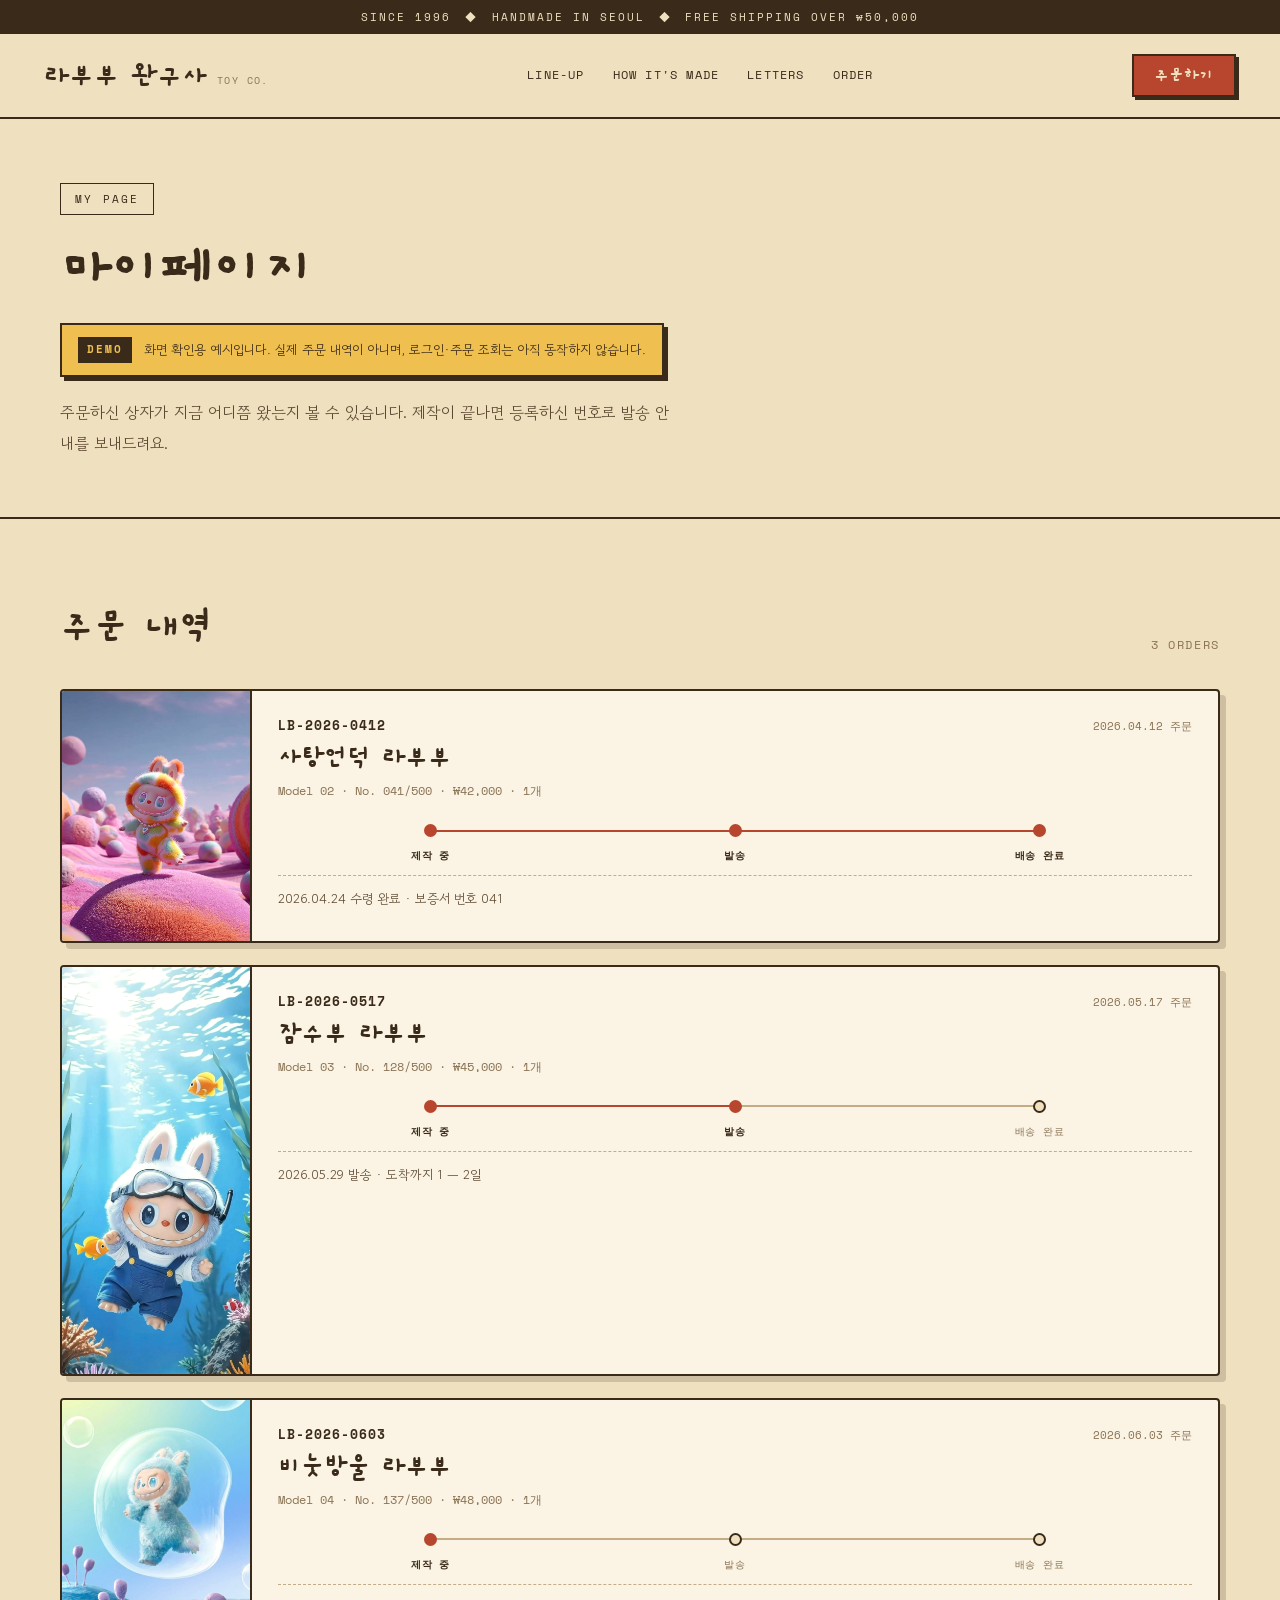
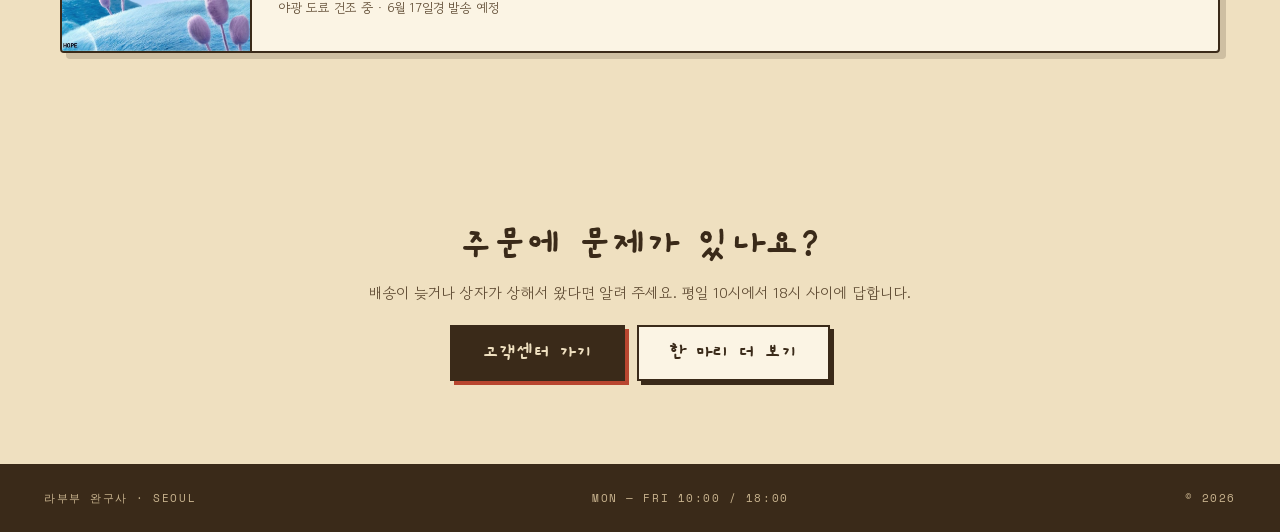
==== account.html @ 5c2733f1 "CLAUDE.md: Node/Playwright MCP 사용 가능하도록 환경 설명 갱신" ====
<!DOCTYPE html>
<html lang="ko">
<head>
<meta charset="utf-8">
<meta name="viewport" content="width=device-width, initial-scale=1">
<title>마이페이지 — 라부부 완구사</title>
<meta name="description" content="라부부 완구사 마이페이지. 주문 조회와 배송 상태를 확인합니다. (데모 화면)">
<meta name="robots" content="noindex">
<meta property="og:title" content="마이페이지 — 라부부 완구사">
<meta property="og:description" content="주문 조회와 배송 상태 확인. 데모 화면입니다.">
<meta property="og:type" content="website">
<link rel="preconnect" href="https://fonts.googleapis.com">
<link rel="preconnect" href="https://fonts.gstatic.com" crossorigin>
<link href="https://fonts.googleapis.com/css2?family=Gaegu:wght@400;700&family=Gowun+Dodum&family=Space+Mono:wght@400;700&family=Courier+Prime:wght@400;700&display=swap" rel="stylesheet">
<link rel="stylesheet" href="styles.css">
</head>
<body>

<a class="skip-link" href="#main">본문으로 건너뛰기</a>

<div class="page">

  <!-- ── Ticker ───────────────── index.html과 동일하게 유지 ── -->
  <div class="ticker">
    <span>Since 1996</span><span aria-hidden="true">◆</span>
    <span>Handmade in Seoul</span><span aria-hidden="true">◆</span>
    <span>Free shipping over ₩50,000</span>
  </div>

  <!-- ── Nav ───────── 서브페이지: 앵커 앞에 index.html 을 붙인다 ── -->
  <nav class="nav">
    <a class="brand" href="index.html">
      <span class="brand__name">라부부 완구사</span>
      <span class="brand__sub">TOY CO.</span>
    </a>
    <div class="nav__links">
      <a href="index.html#lineup">Line-up</a>
      <a href="index.html#howmade">How it's made</a>
      <a href="index.html#letters">Letters</a>
      <a href="index.html#order">Order</a>
    </div>
    <a class="btn btn--stamp nav__cta" href="index.html#order">주문하기</a>
  </nav>

  <!-- ── Page head ────────────────────────────────────────── -->
  <section class="pagehead">
    <div class="wrap pagehead__inner">
      <span class="eyebrow">My page</span>
      <h1>마이페이지</h1>

      <!-- 데모 배지: 아래 주문은 전부 HTML에 박힌 더미다.
           표시가 없으면 실제 조회 결과로 오해할 수 있어 필수 항목으로 둔다. -->
      <p class="demo-badge">
        <span class="demo-badge__tag">DEMO</span>
        <span>화면 확인용 예시입니다. 실제 주문 내역이 아니며, 로그인·주문 조회는 아직 동작하지 않습니다.</span>
      </p>

      <p class="lede">주문하신 상자가 지금 어디쯤 왔는지 볼 수 있습니다. 제작이 끝나면 등록하신 번호로 발송 안내를 보내드려요.</p>
    </div>
  </section>

  <!-- ── 주문 내역 ────────────────────────────────────────── -->
  <section class="section" id="main">
    <div class="wrap">

      <div class="section__head">
        <h2>주문 내역</h2>
        <span class="meta">3 ORDERS</span>
      </div>

      <div class="orders">

        <article class="order">
          <img class="order__thumb" src="uploads/labubu-rainbow.jpeg" alt="사탕언덕 라부부" width="736" height="977" loading="lazy">
          <div class="order__body">
            <div class="order__top">
              <span class="order__no">LB-2026-0412</span>
              <span class="order__date">2026.04.12 주문</span>
            </div>
            <h3 class="order__name">사탕언덕 라부부</h3>
            <p class="order__meta">Model 02 · No. 041/500 · ₩42,000 · 1개</p>
            <ol class="track" data-state="3">
              <li>제작 중</li>
              <li>발송</li>
              <li>배송 완료</li>
            </ol>
            <p class="order__note">2026.04.24 수령 완료 · 보증서 번호 041</p>
          </div>
        </article>

        <article class="order">
          <img class="order__thumb" src="uploads/labubu-white.jpeg" alt="잠수부 라부부" width="736" height="1594" loading="lazy">
          <div class="order__body">
            <div class="order__top">
              <span class="order__no">LB-2026-0517</span>
              <span class="order__date">2026.05.17 주문</span>
            </div>
            <h3 class="order__name">잠수부 라부부</h3>
            <p class="order__meta">Model 03 · No. 128/500 · ₩45,000 · 1개</p>
            <ol class="track" data-state="2">
              <li>제작 중</li>
              <li>발송</li>
              <li>배송 완료</li>
            </ol>
            <p class="order__note">2026.05.29 발송 · 도착까지 1 — 2일</p>
          </div>
        </article>

        <article class="order">
          <img class="order__thumb" src="uploads/labubu-blue.jpeg" alt="비눗방울 라부부" width="736" height="981" loading="lazy">
          <div class="order__body">
            <div class="order__top">
              <span class="order__no">LB-2026-0603</span>
              <span class="order__date">2026.06.03 주문</span>
            </div>
            <h3 class="order__name">비눗방울 라부부</h3>
            <p class="order__meta">Model 04 · No. 137/500 · ₩48,000 · 1개</p>
            <ol class="track" data-state="1">
              <li>제작 중</li>
              <li>발송</li>
              <li>배송 완료</li>
            </ol>
            <p class="order__note">야광 도료 건조 중 · 6월 17일경 발송 예정</p>
          </div>
        </article>

      </div>

      <!-- 주문이 없을 때 쓰는 화면. 실제 데이터가 붙으면 조건부로 노출한다. -->
      <div class="orders__empty" hidden>
        <p class="orders__empty-title">아직 주문이 없어요</p>
        <p class="orders__empty-desc">네 마리 중 마음에 드는 아이를 골라 보세요.</p>
        <a class="btn btn--ink" href="index.html#lineup">라인업 보기</a>
      </div>

    </div>
  </section>

  <!-- ── 하단 CTA ─────────────────────────────────────────── -->
  <section class="section">
    <div class="wrap endcta">
      <h2>주문에 문제가 있나요?</h2>
      <p>배송이 늦거나 상자가 상해서 왔다면 알려 주세요. 평일 10시에서 18시 사이에 답합니다.</p>
      <div class="endcta__actions">
        <a class="btn btn--ink" href="support.html">고객센터 가기</a>
        <a class="btn btn--card" href="index.html#lineup">한 마리 더 보기</a>
      </div>
    </div>
  </section>

  <!-- ── Footer ─────────────── index.html과 동일하게 유지 ─── -->
  <footer class="footer">
    <span>라부부 완구사 · Seoul</span>
    <span>Mon — Fri 10:00 / 18:00</span>
    <span>© 2026</span>
  </footer>

</div>
</body>
</html>
---- styles.css ----
/* ============================================================
   라부부 완구사 — Toy Package landing
   Design tokens resolved from the .dc source placeholders.
   ============================================================ */

:root {
  /* palette */
  --paper: #EFE0C0;
  --card: #FBF4E4;
  --ink: #3A2A19;
  --stamp: #B8462F;
  --stamp-dark: #8D3221;
  --accent: #EFC050;

  --text-mid: #5E4A32;   /* body copy on paper */
  --text-soft: #8A7355;  /* captions, meta */
  --rule: #C4AC85;       /* hairline rules on cards */
  --light-soft: #C9B48F; /* meta on ink */
  --light-mid: #D8C9AC;  /* body copy on ink */
  --light: #FBF4E4;      /* text on ink */

  /* structure */
  --bw: 2px;             /* outline weight */
  --radius: 4px;
  --sh: 6px;             /* hard drop-shadow offset */
  --img-h: 260px;        /* product image height */
  --img-filter: sepia(0.12) saturate(1.02) contrast(1.02);
  --rule-style: dashed;

  /* rhythm — fluid between mobile and the 1440px design width */
  --gutter: clamp(20px, 4vw, 44px);
  --sec-pad: clamp(52px, 6.5vw, 84px);
  --h1: clamp(38px, 5.4vw, 62px);
  --h2: clamp(30px, 3.2vw, 42px);

  /* type */
  --head: 'Gaegu', 'Gowun Dodum', sans-serif;
  --mono: 'Space Mono', 'Courier Prime', ui-monospace, monospace;
  --body: 'Gowun Dodum', 'Apple SD Gothic Neo', sans-serif;
}

/* ── Reset ────────────────────────────────────────────────── */

*, *::before, *::after { box-sizing: border-box; }

body {
  margin: 0;
  background: var(--paper);
  color: var(--ink);
  font-family: var(--body);
  -webkit-font-smoothing: antialiased;
  overflow-x: hidden;
}

h1, h2, h3, p, blockquote, figure, ol, ul { margin: 0; }
ol, ul { padding: 0; list-style: none; }
img { display: block; max-width: 100%; }

a { color: var(--stamp); text-decoration: none; }
a:hover { color: var(--stamp-dark); }

html { scroll-behavior: smooth; }
:focus-visible { outline: 3px solid var(--stamp); outline-offset: 3px; }

.skip-link {
  position: absolute; left: -9999px;
  padding: 10px 18px; background: var(--ink); color: var(--paper);
  font-family: var(--mono); font-size: 12px; z-index: 10;
}
.skip-link:focus { left: 12px; top: 12px; color: var(--paper); }

/* 화면에는 안 보이지만 스크린리더는 읽는 텍스트 */
.visually-hidden {
  position: absolute; width: 1px; height: 1px;
  margin: -1px; padding: 0; border: 0;
  clip-path: inset(50%); overflow: hidden; white-space: nowrap;
}

.page { width: 100%; background: var(--paper); }

.wrap { max-width: 1160px; margin: 0 auto; }
.wrap--narrow { max-width: 1060px; }

/* ── Ticker ───────────────────────────────────────────────── */

.ticker {
  display: flex; align-items: center; justify-content: center;
  flex-wrap: wrap; gap: 14px; padding: 9px var(--gutter);
  background: var(--ink); color: var(--paper);
  font-family: var(--mono); font-size: 11px;
  letter-spacing: 0.18em; text-transform: uppercase;
  text-align: center;
}

/* ── Nav ──────────────────────────────────────────────────── */

.nav {
  display: flex; align-items: center; justify-content: space-between;
  flex-wrap: wrap; gap: 16px;
  padding: 20px var(--gutter);
  border-bottom: var(--bw) solid var(--ink);
}

.brand { display: flex; align-items: baseline; gap: 10px; color: var(--ink); }
.brand:hover { color: var(--ink); }
.brand__name { font-family: var(--head); font-weight: 700; font-size: 30px; line-height: 1; }
.brand__sub { font-family: var(--mono); font-size: 10px; letter-spacing: 0.14em; color: var(--text-soft); }

.nav__links {
  display: flex; flex-wrap: wrap; gap: 28px;
  font-family: var(--mono); font-size: 12px;
  letter-spacing: 0.1em; text-transform: uppercase;
}
.nav__links a { color: var(--ink); padding-bottom: 2px; border-bottom: 1.5px solid transparent; }
.nav__links a:hover { color: var(--ink); border-bottom-color: var(--stamp); }

/* ── Buttons ──────────────────────────────────────────────── */

.btn {
  display: inline-block;
  font-family: var(--head); font-weight: 700;
  border: var(--bw) solid var(--ink);
  transition: transform 0.12s ease, box-shadow 0.12s ease;
}

.btn--stamp {
  font-size: 18px; padding: 8px 20px;
  color: var(--paper); background: var(--stamp);
  box-shadow: 3px 3px 0 var(--ink);
}
.btn--stamp:hover { color: var(--paper); transform: translate(1px, 1px); box-shadow: 2px 2px 0 var(--ink); }

.btn--ink {
  font-size: 21px; padding: 13px 30px;
  color: var(--paper); background: var(--ink);
  box-shadow: 4px 4px 0 var(--stamp);
}
.btn--ink:hover { color: var(--paper); transform: translate(2px, 2px); box-shadow: 2px 2px 0 var(--stamp); }

.btn--card {
  font-size: 21px; padding: 13px 30px;
  color: var(--ink); background: var(--card);
  box-shadow: 4px 4px 0 var(--ink);
}
.btn--card:hover { color: var(--ink); transform: translate(2px, 2px); box-shadow: 2px 2px 0 var(--ink); }

/* ── Shared bits ──────────────────────────────────────────── */

.eyebrow {
  font-family: var(--mono); font-size: 11px;
  letter-spacing: 0.2em; text-transform: uppercase;
  border: 1.5px solid var(--ink); padding: 7px 14px;
}
.eyebrow--light {
  border: 0; padding: 0;
  letter-spacing: 0.22em; color: var(--light-soft);
}

.meta {
  font-family: var(--mono); font-size: 12px;
  letter-spacing: 0.14em; color: var(--text-soft);
}

.section { padding: var(--sec-pad) var(--gutter); }
.section--rule { border-bottom: var(--bw) solid var(--ink); }

.section__head {
  display: flex; align-items: flex-end; justify-content: space-between;
  gap: 24px; flex-wrap: wrap; padding-bottom: 36px;
}
.section__head--center {
  flex-direction: column; align-items: center; text-align: center;
  gap: 10px; padding-bottom: 44px;
}
.section__head--center p { font-size: 15px; color: var(--text-mid); }
.section__head h2, .section__title {
  font-family: var(--head); font-weight: 700; font-size: var(--h2);
}
.section__title { margin-bottom: 36px; }

.grid { display: grid; gap: 22px; }
.grid--4 { grid-template-columns: repeat(4, 1fr); }
.grid--3 { grid-template-columns: repeat(3, 1fr); }
.grid--stretch { align-items: stretch; }

/* ── Hero ─────────────────────────────────────────────────── */

.hero {
  position: relative;
  padding: 66px var(--gutter) 74px;
  border-bottom: var(--bw) solid var(--ink);
}
.hero__inner {
  max-width: 1160px; margin: 0 auto;
  display: grid; grid-template-columns: 1fr 0.92fr;
  gap: 52px; align-items: center;
}
.hero__copy { display: flex; flex-direction: column; align-items: flex-start; gap: 22px; }
.hero__copy h1 { font-family: var(--head); font-weight: 700; font-size: var(--h1); line-height: 1.08; }

.lede {
  font-size: 16px; line-height: 1.95; color: var(--text-mid);
  max-width: 430px; text-wrap: pretty;
}

.hero__actions { display: flex; gap: 12px; flex-wrap: wrap; padding-top: 6px; }

.hero__stats {
  display: flex; flex-wrap: wrap; gap: 26px; padding-top: 16px;
  font-family: var(--mono); font-size: 12px; color: var(--text-soft);
}

.hero__media { position: relative; }

.plate {
  border: var(--bw) solid var(--ink); padding: 14px;
  background: var(--card); box-shadow: 10px 10px 0 rgba(58, 42, 25, 0.16);
}
.plate img { width: 100%; height: 500px; object-fit: cover; filter: var(--img-filter); }
.plate figcaption {
  display: flex; align-items: center; justify-content: space-between;
  gap: 12px; padding-top: 12px;
  font-family: var(--mono); font-size: 11px;
  letter-spacing: 0.12em; text-transform: uppercase;
}

.badge {
  position: absolute; top: -22px; right: -22px;
  display: flex; flex-direction: column; align-items: center; justify-content: center;
  width: 108px; height: 108px; border-radius: 50%;
  border: 2.5px dashed var(--stamp); color: var(--stamp);
  background: var(--paper); text-align: center;
  animation: wob 6s ease-in-out infinite;
}
.badge__ko { font-family: var(--head); font-weight: 700; font-size: 26px; line-height: 1; }
.badge__en { font-family: var(--mono); font-size: 9px; letter-spacing: 0.14em; }

@keyframes wob {
  0%, 100% { transform: rotate(-2.5deg); }
  50%      { transform: rotate(2.5deg); }
}

/* ── Product cards ────────────────────────────────────────── */

.product {
  display: flex; flex-direction: column;
  background: var(--card);
  border: var(--bw) solid var(--ink); border-radius: var(--radius);
  box-shadow: var(--sh) var(--sh) 0 rgba(58, 42, 25, 0.2);
  transition: transform 0.14s ease, box-shadow 0.14s ease;
}
.product:hover {
  transform: translate(-2px, -2px);
  box-shadow: 8px 8px 0 rgba(58, 42, 25, 0.24);
}

.product__media { position: relative; border-bottom: var(--bw) solid var(--ink); }
.product__media img { width: 100%; height: var(--img-h); object-fit: cover; filter: var(--img-filter); }

.tag {
  position: absolute; top: 10px; left: 10px;
  font-family: var(--mono); font-size: 10px; letter-spacing: 0.12em;
  background: var(--paper); border: 1.5px solid var(--ink); padding: 4px 9px;
}

.product__body { display: flex; flex-direction: column; gap: 9px; padding: 20px 18px 22px; flex: 1; }
.product__body h3 { font-family: var(--head); font-weight: 700; font-size: 26px; line-height: 1.1; }
.product__body p { font-size: 13px; line-height: 1.8; color: var(--text-mid); }

.product__foot {
  display: flex; align-items: center; justify-content: space-between;
  gap: 12px; margin-top: auto; padding-top: 8px;
  border-top: 1.5px var(--rule-style) var(--rule);
}
.price { font-family: var(--mono); font-size: 14px; font-weight: 700; }
.add { font-family: var(--head); font-weight: 700; font-size: 17px; color: var(--stamp); }

/* ── Workshop (inverted) ──────────────────────────────────── */

.workshop {
  background: var(--ink); color: var(--paper);
  border-bottom: var(--bw) solid var(--ink);
}
.workshop__inner {
  display: grid; grid-template-columns: 1.1fr 1fr;
  gap: 52px; align-items: center;
}
.workshop__media { border: 2px solid var(--paper); padding: 12px; }
.workshop__media img { width: 100%; height: 380px; object-fit: cover; filter: sepia(0.18) saturate(0.85); }

.workshop__copy { display: flex; flex-direction: column; gap: 20px; }
.workshop__copy h2 { font-family: var(--head); font-weight: 700; font-size: var(--h2); line-height: 1.15; }
.workshop__copy p {
  font-size: 15px; line-height: 1.95; color: var(--light-mid);
  max-width: 420px; text-wrap: pretty;
}
.steps {
  display: flex; flex-direction: column; gap: 10px; padding-top: 4px;
  font-family: var(--mono); font-size: 13px; color: var(--paper);
}

/* ── Letters ──────────────────────────────────────────────── */

.letter {
  display: flex; flex-direction: column; gap: 14px;
  background: var(--card);
  border: var(--bw) solid var(--ink); border-radius: var(--radius);
  padding: 26px 24px;
  box-shadow: var(--sh) var(--sh) 0 rgba(58, 42, 25, 0.18);
}
.letter__head { display: flex; align-items: center; justify-content: space-between; gap: 12px; }
.stars { font-family: var(--mono); font-size: 13px; color: var(--stamp); }
.date { font-family: var(--mono); font-size: 10px; color: var(--text-soft); }

.letter blockquote {
  font-family: var(--head); font-size: 21px; line-height: 1.6;
  text-wrap: pretty; flex: 1;
}
.letter figcaption {
  font-family: var(--mono); font-size: 11px; letter-spacing: 0.1em;
  color: var(--text-soft); padding-top: 6px;
  border-top: 1.5px var(--rule-style) var(--rule);
}

/* ── Horizontal marquee (받은 편지들) ─────────────────────────
   카드(.letter) 디자인은 그대로 두고, 배치만 무한 가로 스크롤로 바꾼다.
   폭만 지정하는 이유: 그리드와 달리 flex 줄에서는 카드가 스스로 폭을 못 정한다.
   372px = 기존 3열 그리드에서 카드가 갖던 폭이라 겉보기는 동일하다. */

.bleed { margin-inline: calc(-1 * var(--gutter)); }

.scroller {
  --letter-w: 372px;
  --letter-gap: 22px;
  --scroll-duration: 64s;

  position: relative;
  overflow: hidden;
  padding-block: 6px 18px;          /* 하드 셰도우가 잘리지 않도록 */
  -webkit-mask-image: linear-gradient(to right, transparent, #000 7%, #000 93%, transparent);
          mask-image: linear-gradient(to right, transparent, #000 7%, #000 93%, transparent);
}

.scroller__track {
  display: flex;
  align-items: stretch;
  gap: var(--letter-gap);
  width: max-content;
  padding-left: var(--gutter);
}

.scroller__track[data-ready] {
  animation: scroll-letters var(--scroll-duration) linear infinite;
}

/* 읽는 동안 멈춤 — 흐르는 본문은 정지 없이는 읽기 어렵다 */
.scroller:hover  .scroller__track[data-ready],
.scroller:focus-within .scroller__track[data-ready] { animation-play-state: paused; }

.scroller .letter { flex: 0 0 var(--letter-w); width: var(--letter-w); }

/* 한 세트(카드 3장 + 간격 3개)만큼 밀면 복제본이 정확히 그 자리를 잇는다 */
@keyframes scroll-letters {
  from { transform: translateX(0); }
  to   { transform: translateX(calc(-3 * (var(--letter-w) + var(--letter-gap)))); }
}

/* ── Order plans ──────────────────────────────────────────── */

.plan {
  display: flex; flex-direction: column; gap: 16px;
  background: var(--card);
  border: var(--bw) solid var(--ink); border-radius: var(--radius);
  padding: 30px 26px;
  box-shadow: var(--sh) var(--sh) 0 rgba(58, 42, 25, 0.18);
}
.plan__label {
  font-family: var(--mono); font-size: 11px;
  letter-spacing: 0.2em; text-transform: uppercase; color: var(--text-soft);
}
.plan__price { font-family: var(--head); font-weight: 700; font-size: 42px; line-height: 1; }
.plan__list {
  display: flex; flex-direction: column; gap: 9px;
  font-size: 14px; color: var(--text-mid);
  padding-top: 4px; border-top: 1.5px var(--rule-style) var(--rule);
}
.plan__list li::before { content: '· '; }

.plan__cta {
  margin-top: auto; text-align: center;
  font-family: var(--head); font-weight: 700; font-size: 20px;
  color: var(--ink); border: var(--bw) solid var(--ink); padding: 11px;
  transition: background 0.12s ease;
}
.plan__cta:hover { color: var(--ink); background: var(--paper); }

/* featured */
.plan--featured {
  position: relative;
  background: var(--stamp); color: var(--light);
  border-radius: 0;
  box-shadow: 7px 7px 0 var(--ink);
  padding: 34px 26px 30px;
}
.plan__flag {
  position: absolute; top: -14px; left: 26px;
  font-family: var(--head); font-weight: 700; font-size: 16px;
  color: var(--ink); background: var(--accent);
  border: var(--bw) solid var(--ink); padding: 3px 12px;
}
.plan--featured .plan__label { color: inherit; opacity: 0.8; }
.plan--featured .plan__list {
  color: inherit;
  border-top-color: rgba(251, 244, 228, 0.5);
}
.plan--featured .plan__cta { background: var(--light); }
.plan--featured .plan__cta:hover { background: var(--accent); }

/* ── Helpdesk band (index) ────────────────────────────────── */

.helpdesk {
  padding: var(--sec-pad) var(--gutter);
  border-top: var(--bw) solid var(--ink);
}

.helpdesk__grid { display: grid; grid-template-columns: 1fr 1fr; gap: 22px; }

.helpdesk__card {
  display: grid;
  grid-template-columns: 62px 1fr;
  gap: 4px 20px;
  align-content: start;
  padding: 28px 26px;
  background: var(--card);
  color: var(--ink);
  border: var(--bw) solid var(--ink);
  border-radius: var(--radius);
  box-shadow: var(--sh) var(--sh) 0 rgba(58, 42, 25, 0.18);
  transition: transform 0.14s ease, box-shadow 0.14s ease;
}
.helpdesk__card:hover {
  color: var(--ink);
  transform: translate(-2px, -2px);
  box-shadow: 8px 8px 0 rgba(58, 42, 25, 0.24);
}

.helpdesk__icon {
  grid-row: 1 / -1;
  align-self: start;
  display: grid;
  place-items: center;
  width: 62px; height: 62px;
  border: var(--bw) solid var(--ink);
  border-radius: 50%;
  background: var(--paper);
}
.helpdesk__icon svg { width: 28px; height: 28px; }

.helpdesk__title { font-family: var(--head); font-weight: 700; font-size: 30px; line-height: 1.1; }
.helpdesk__desc  { font-size: 14px; line-height: 1.7; color: var(--text-mid); }
.helpdesk__go {
  padding-top: 12px;
  font-family: var(--mono); font-size: 12px;
  letter-spacing: 0.14em; text-transform: uppercase; color: var(--stamp);
}
.helpdesk__card:hover .helpdesk__go { color: var(--stamp-dark); }

/* ── Sub-page head (support / account) ────────────────────── */

.pagehead {
  padding: clamp(44px, 5vw, 66px) var(--gutter) clamp(40px, 4.6vw, 58px);
  border-bottom: var(--bw) solid var(--ink);
}
.pagehead__inner { display: flex; flex-direction: column; align-items: flex-start; gap: 20px; }
.pagehead h1 { font-family: var(--head); font-weight: 700; font-size: var(--h1); line-height: 1.1; }
.pagehead .lede { max-width: 620px; }

/* 자리표시자·초안임을 밝히는 각주 */
.note {
  margin-top: 26px;
  font-family: var(--mono); font-size: 11px; line-height: 1.8;
  letter-spacing: 0.04em; color: var(--text-soft);
}

/* 마지막 섹션의 마무리 CTA */
.endcta { display: flex; flex-direction: column; align-items: center; gap: 12px; text-align: center; }
.endcta h2 { font-family: var(--head); font-weight: 700; font-size: var(--h2); }
.endcta p { font-size: 15px; color: var(--text-mid); }
.endcta__actions { display: flex; flex-wrap: wrap; justify-content: center; gap: 12px; padding-top: 10px; }

/* ── Support page ─────────────────────────────────────────── */

.contact {
  display: flex; flex-direction: column; gap: 10px;
  background: var(--card);
  border: var(--bw) solid var(--ink); border-radius: var(--radius);
  padding: 24px 22px;
  box-shadow: var(--sh) var(--sh) 0 rgba(58, 42, 25, 0.18);
}
.contact__label {
  font-family: var(--mono); font-size: 11px;
  letter-spacing: 0.2em; text-transform: uppercase; color: var(--text-soft);
}
.contact__value {
  font-family: var(--head); font-weight: 700; font-size: 27px;
  line-height: 1.15; color: var(--ink); word-break: break-all;
}
a.contact__value:hover { color: var(--stamp); }
.contact__note {
  font-size: 13px; line-height: 1.7; color: var(--text-mid);
  padding-top: 6px; border-top: 1.5px var(--rule-style) var(--rule);
}

.policy {
  display: flex; flex-direction: column; gap: 12px;
  background: var(--card);
  border: var(--bw) solid var(--ink); border-radius: var(--radius);
  padding: 26px 24px;
  box-shadow: var(--sh) var(--sh) 0 rgba(58, 42, 25, 0.18);
}
.policy__no {
  font-family: var(--mono); font-size: 12px;
  letter-spacing: 0.2em; color: var(--stamp);
}
.policy h3 { font-family: var(--head); font-weight: 700; font-size: 27px; line-height: 1.1; }
.policy__list {
  display: flex; flex-direction: column; gap: 10px;
  font-size: 14px; line-height: 1.7; color: var(--text-mid);
  padding-top: 12px; border-top: 1.5px var(--rule-style) var(--rule);
}
.policy__list li { padding-left: 14px; text-indent: -14px; }
.policy__list li::before { content: '· '; }
.policy__list b { color: var(--ink); }

/* FAQ — <details>/<summary> 네이티브 아코디언 (JS 없음) */
.faq { display: flex; flex-direction: column; gap: 14px; }

.faq__item {
  background: var(--card);
  border: var(--bw) solid var(--ink); border-radius: var(--radius);
  box-shadow: var(--sh) var(--sh) 0 rgba(58, 42, 25, 0.18);
}

.faq__item summary {
  display: flex; align-items: center; justify-content: space-between; gap: 16px;
  padding: 20px 22px;
  font-family: var(--head); font-weight: 700; font-size: 23px; line-height: 1.3;
  cursor: pointer;
  list-style: none;                 /* 기본 삼각형 제거 */
}
.faq__item summary::-webkit-details-marker { display: none; }

/* +/− 표시는 ::after 로 그린다 — 별도 마크업이 필요 없다 */
.faq__item summary::after {
  content: '+';
  flex: 0 0 auto;
  font-family: var(--mono); font-size: 22px; line-height: 1; color: var(--stamp);
  transition: transform 0.15s ease;
}
.faq__item[open] summary::after { content: '−'; }
.faq__item summary:hover { color: var(--stamp); }

.faq__body {
  padding: 0 22px 22px;
  font-size: 15px; line-height: 1.95; color: var(--text-mid);
  text-wrap: pretty;
}
.faq__body > p { border-top: 1.5px var(--rule-style) var(--rule); padding-top: 16px; }

/* ── Account page ─────────────────────────────────────────── */

/* 더미 데이터임을 밝히는 배지 — 장식이 아니라 오해 방지용이다 */
.demo-badge {
  display: flex; align-items: center; gap: 12px; flex-wrap: wrap;
  padding: 12px 16px;
  background: var(--accent);
  border: var(--bw) solid var(--ink);
  box-shadow: 4px 4px 0 var(--ink);
  font-size: 13px; line-height: 1.6; color: var(--ink);
  max-width: 640px;
}
.demo-badge__tag {
  flex: 0 0 auto;
  font-family: var(--mono); font-weight: 700; font-size: 11px;
  letter-spacing: 0.18em;
  background: var(--ink); color: var(--accent);
  padding: 4px 9px;
}

.orders { display: flex; flex-direction: column; gap: 22px; }

.order {
  display: grid; grid-template-columns: 190px 1fr;
  background: var(--card);
  border: var(--bw) solid var(--ink); border-radius: var(--radius);
  box-shadow: var(--sh) var(--sh) 0 rgba(58, 42, 25, 0.18);
  overflow: hidden;
}
.order__thumb {
  width: 100%; height: 100%; min-height: 200px;
  object-fit: cover; filter: var(--img-filter);
  border-right: var(--bw) solid var(--ink);
}
.order__body { display: flex; flex-direction: column; gap: 8px; padding: 24px 26px 26px; }

.order__top { display: flex; align-items: baseline; justify-content: space-between; gap: 16px; flex-wrap: wrap; }
.order__no { font-family: var(--mono); font-size: 13px; font-weight: 700; letter-spacing: 0.08em; }
.order__date { font-family: var(--mono); font-size: 11px; color: var(--text-soft); }
.order__name { font-family: var(--head); font-weight: 700; font-size: 28px; line-height: 1.1; }
.order__meta { font-family: var(--mono); font-size: 12px; color: var(--text-soft); }
.order__note {
  font-size: 13px; line-height: 1.7; color: var(--text-mid);
  padding-top: 12px; border-top: 1.5px var(--rule-style) var(--rule);
}

/* 배송 상태 3단계 — data-state 로 어디까지 왔는지 표시한다 */
.track { display: flex; margin: 16px 0 4px; }
.track li {
  flex: 1; position: relative; padding-top: 24px; text-align: center;
  font-family: var(--mono); font-size: 10px; letter-spacing: 0.08em;
  color: var(--text-soft);
}
.track li::before {                       /* 단계 점 */
  content: ''; position: absolute; top: 0; left: 50%; z-index: 1;
  width: 13px; height: 13px; margin-left: -6.5px;
  border: var(--bw) solid var(--ink); border-radius: 50%;
  background: var(--paper);
}
.track li::after {                        /* 다음 단계로 잇는 선 */
  content: ''; position: absolute; top: 5.5px; left: 50%;
  width: 100%; height: 2px; background: var(--rule);
}
.track li:last-child::after { display: none; }

/* 지나온 단계 */
.track[data-state="1"] li:nth-child(-n+1)::before,
.track[data-state="2"] li:nth-child(-n+2)::before,
.track[data-state="3"] li:nth-child(-n+3)::before { background: var(--stamp); border-color: var(--stamp); }

.track[data-state="1"] li:nth-child(-n+1),
.track[data-state="2"] li:nth-child(-n+2),
.track[data-state="3"] li:nth-child(-n+3) { color: var(--ink); font-weight: 700; }

/* 지나온 구간의 연결선 */
.track[data-state="2"] li:nth-child(-n+1)::after,
.track[data-state="3"] li:nth-child(-n+2)::after { background: var(--stamp); }

/* 주문 없음 */
.orders__empty {
  display: flex; flex-direction: column; align-items: center; gap: 10px;
  padding: 60px 26px;
  background: var(--card);
  border: var(--bw) dashed var(--ink); border-radius: var(--radius);
  text-align: center;
}
.orders__empty[hidden] { display: none; }
.orders__empty-title { font-family: var(--head); font-weight: 700; font-size: 28px; }
.orders__empty-desc { font-size: 14px; color: var(--text-mid); margin-bottom: 8px; }

/* ── Footer ───────────────────────────────────────────────── */

.footer {
  display: flex; align-items: center; justify-content: space-between;
  flex-wrap: wrap; gap: 20px;
  padding: 26px var(--gutter);
  background: var(--ink); color: var(--light-soft);
  font-family: var(--mono); font-size: 11px;
  letter-spacing: 0.14em; text-transform: uppercase;
}

/* ============================================================
   Responsive
   ============================================================ */

@media (max-width: 1080px) {
  .grid--4 { grid-template-columns: repeat(2, 1fr); }
  .hero__inner { gap: 40px; }
  .plate img { height: 420px; }
}

@media (max-width: 900px) {
  .nav { justify-content: center; text-align: center; }
  .nav__links { order: 3; width: 100%; justify-content: center; gap: 20px; }

  .hero { padding-top: 48px; padding-bottom: 58px; }
  .hero__inner { grid-template-columns: 1fr; gap: 56px; }
  .hero__media { max-width: 520px; width: 100%; margin: 0 auto; }
  .plate img { height: min(60vw, 460px); }

  .workshop__inner { grid-template-columns: 1fr; gap: 36px; }
  .workshop__media img { height: min(60vw, 380px); }
  .workshop__copy p { max-width: none; }

  .grid--3 { grid-template-columns: 1fr; }
  .plan--featured { margin-top: 8px; }

  .helpdesk__grid { grid-template-columns: 1fr; }

  .order { grid-template-columns: 1fr; }
  .order__thumb {
    height: min(46vw, 260px); min-height: 0;
    border-right: 0; border-bottom: var(--bw) solid var(--ink);
  }
}

@media (max-width: 560px) {
  .grid--4 { grid-template-columns: 1fr; }
  .scroller { --letter-w: 78vw; --letter-gap: 16px; --scroll-duration: 46s; }
  .product__media img { height: min(56vw, 300px); }

  .badge { width: 88px; height: 88px; top: -16px; right: -8px; }
  .badge__ko { font-size: 22px; }

  .hero__stats { gap: 12px; }
  .footer { justify-content: center; text-align: center; gap: 10px; }

  .helpdesk__card { grid-template-columns: 1fr; gap: 10px; padding: 24px 22px; }
  .helpdesk__icon { grid-row: auto; }
  .faq__item summary { font-size: 20px; padding: 18px; }
  .faq__body { padding: 0 18px 18px; }
  .order__body { padding: 20px 20px 22px; }
  .track li { font-size: 9px; }
}

/* ── Motion / print ───────────────────────────────────────── */

@media (prefers-reduced-motion: reduce) {
  html { scroll-behavior: auto; }
  .badge { animation: none; }
  *, *::before, *::after { transition-duration: 0.01ms !important; }

  /* 흐르지 않고, 손으로 밀어서 보는 줄이 된다 */
  .scroller { overflow-x: auto; }
  .scroller__track { animation: none !important; }
}

@media print {
  .ticker, .nav__cta, .badge { display: none; }
  .page { background: #fff; }
}
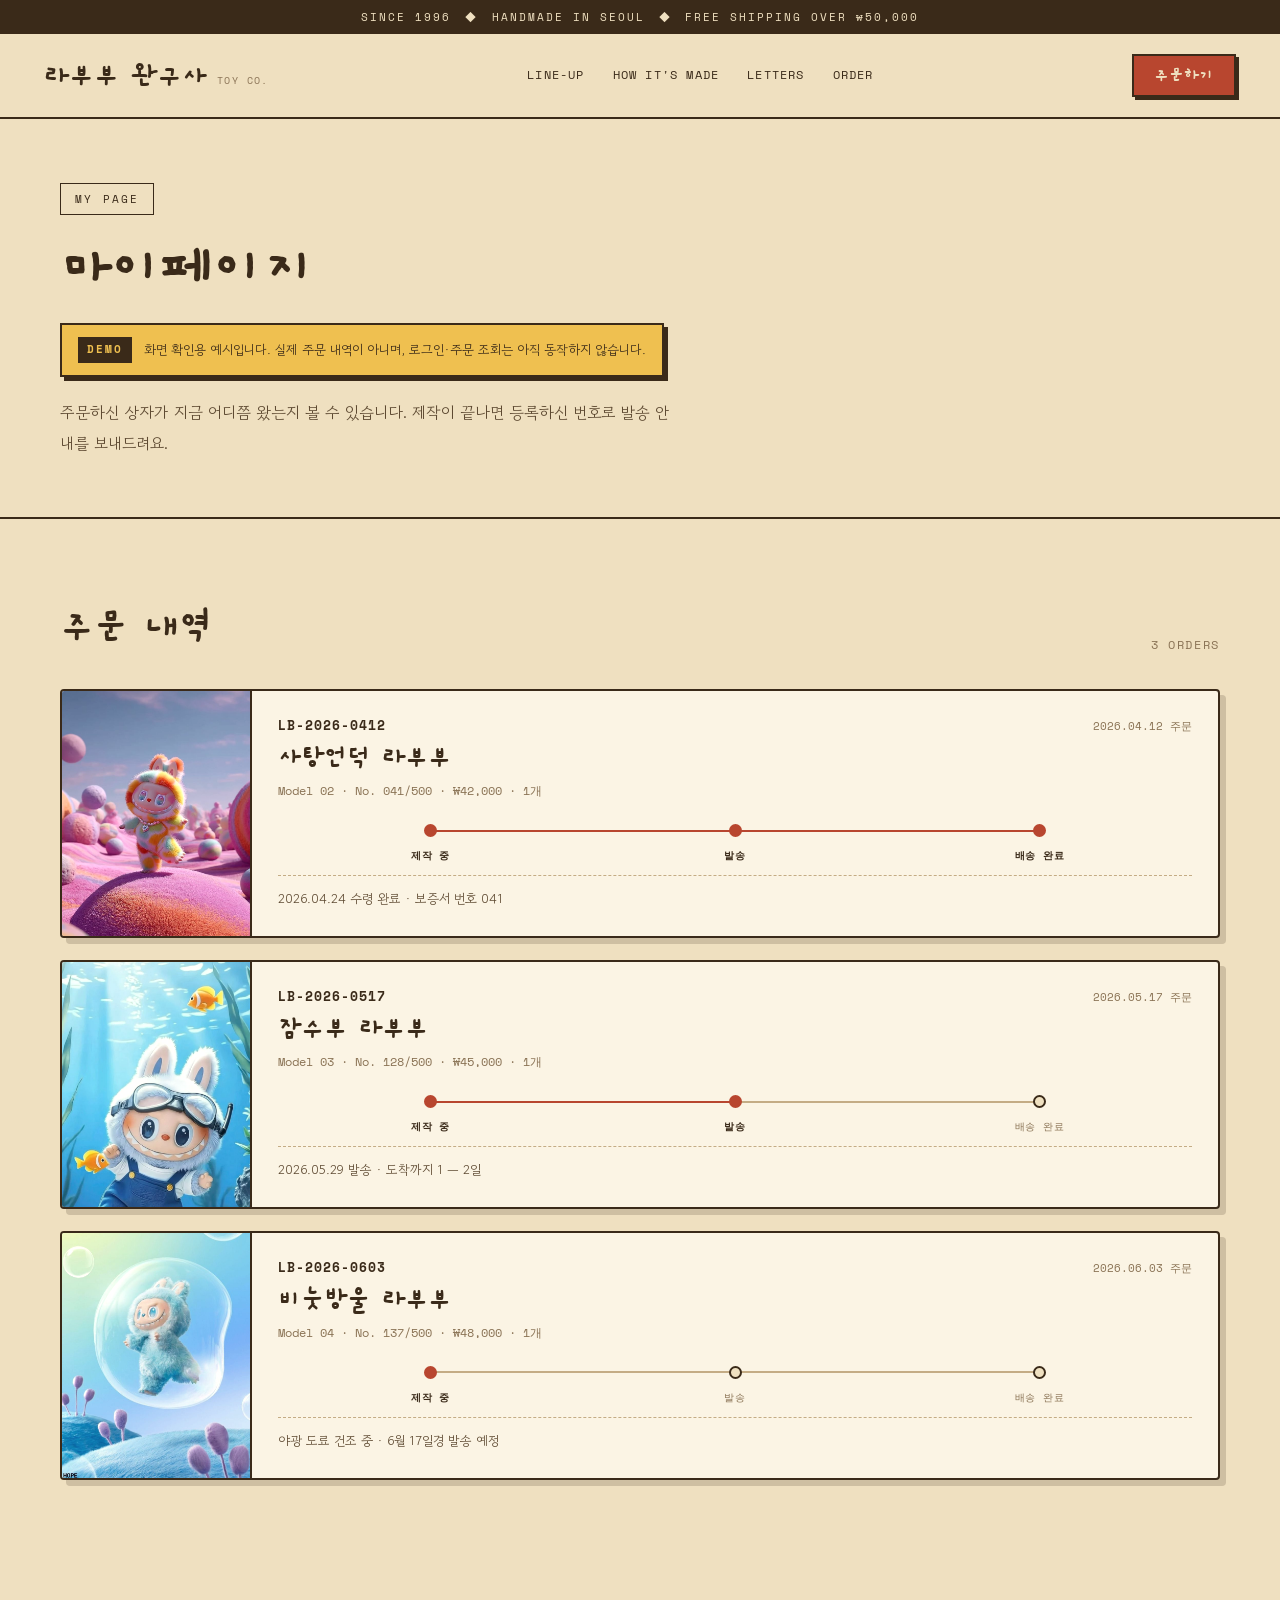
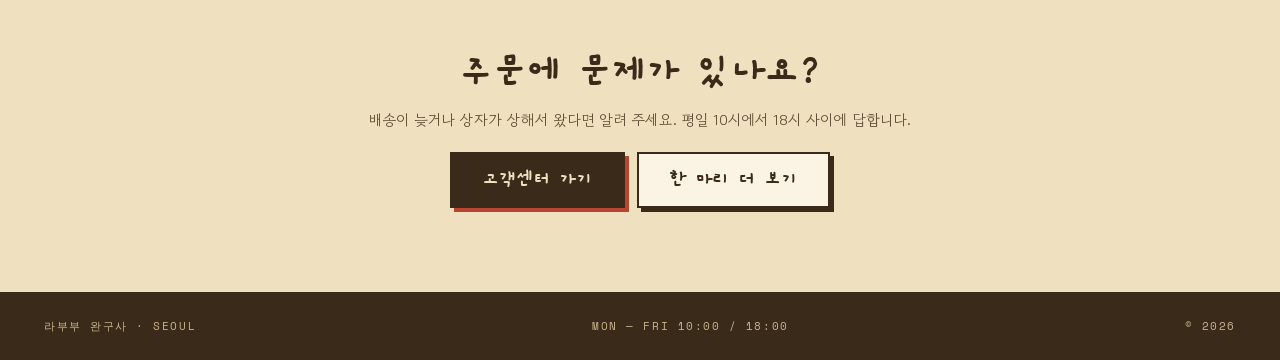
==== commit a876fff8: "고객센터·마이페이지 추가 홈 하단에 CTA 띠(고객센터/마이페이지)를 넣고 서브페이지 2개를 신설. support.html: 연락처, 배송/교환/환불, FAQ 5문항(details" ====
--- a/account.html
+++ b/account.html
@@ -71,7 +71,9 @@
       <div class="orders">
 
         <article class="order">
-          <img class="order__thumb" src="uploads/labubu-rainbow.jpeg" alt="사탕언덕 라부부" width="736" height="977" loading="lazy">
+          <div class="order__media">
+            <img src="uploads/labubu-rainbow.jpeg" alt="사탕언덕 라부부" loading="lazy">
+          </div>
           <div class="order__body">
             <div class="order__top">
               <span class="order__no">LB-2026-0412</span>
@@ -89,7 +91,9 @@
         </article>
 
         <article class="order">
-          <img class="order__thumb" src="uploads/labubu-white.jpeg" alt="잠수부 라부부" width="736" height="1594" loading="lazy">
+          <div class="order__media">
+            <img src="uploads/labubu-white.jpeg" alt="잠수부 라부부" loading="lazy">
+          </div>
           <div class="order__body">
             <div class="order__top">
               <span class="order__no">LB-2026-0517</span>
@@ -107,7 +111,9 @@
         </article>
 
         <article class="order">
-          <img class="order__thumb" src="uploads/labubu-blue.jpeg" alt="비눗방울 라부부" width="736" height="981" loading="lazy">
+          <div class="order__media">
+            <img src="uploads/labubu-blue.jpeg" alt="비눗방울 라부부" loading="lazy">
+          </div>
           <div class="order__body">
             <div class="order__top">
               <span class="order__no">LB-2026-0603</span>
--- a/styles.css
+++ b/styles.css
@@ -425,9 +425,12 @@
 
 .helpdesk__grid { display: grid; grid-template-columns: 1fr 1fr; gap: 22px; }
 
+/* 행을 명시적으로 선언한다. 암시적 그리드에서는 아이콘의 grid-row: 1 / -1 이
+   1행까지만 잡혀서 설명 텍스트가 62px 아이콘 열로 밀려 들어간다. */
 .helpdesk__card {
   display: grid;
   grid-template-columns: 62px 1fr;
+  grid-template-rows: auto auto auto;
   gap: 4px 20px;
   align-content: start;
   padding: 28px 26px;
@@ -445,7 +448,7 @@
 }
 
 .helpdesk__icon {
-  grid-row: 1 / -1;
+  grid-column: 1; grid-row: 1 / -1;
   align-self: start;
   display: grid;
   place-items: center;
@@ -456,9 +459,16 @@
 }
 .helpdesk__icon svg { width: 28px; height: 28px; }
 
-.helpdesk__title { font-family: var(--head); font-weight: 700; font-size: 30px; line-height: 1.1; }
-.helpdesk__desc  { font-size: 14px; line-height: 1.7; color: var(--text-mid); }
+.helpdesk__title {
+  grid-column: 2; grid-row: 1;
+  font-family: var(--head); font-weight: 700; font-size: 30px; line-height: 1.1;
+}
+.helpdesk__desc {
+  grid-column: 2; grid-row: 2;
+  font-size: 14px; line-height: 1.7; color: var(--text-mid);
+}
 .helpdesk__go {
+  grid-column: 2; grid-row: 3;
   padding-top: 12px;
   font-family: var(--mono); font-size: 12px;
   letter-spacing: 0.14em; text-transform: uppercase; color: var(--stamp);
@@ -596,10 +606,18 @@
   box-shadow: var(--sh) var(--sh) 0 rgba(58, 42, 25, 0.18);
   overflow: hidden;
 }
-.order__thumb {
-  width: 100%; height: 100%; min-height: 200px;
+/* 썸네일은 절대배치로 띄운다. 그리드 아이템으로 두면 세로로 긴 원본
+   (예: 736×1594)의 고유 비율이 행 높이를 밀어올려 카드마다 높이가 달라진다. */
+.order__media {
+  position: relative;
+  min-height: 200px;
+  border-right: var(--bw) solid var(--ink);
+  overflow: hidden;
+}
+.order__media img {
+  position: absolute; inset: 0;
+  width: 100%; height: 100%;
   object-fit: cover; filter: var(--img-filter);
-  border-right: var(--bw) solid var(--ink);
 }
 .order__body { display: flex; flex-direction: column; gap: 8px; padding: 24px 26px 26px; }
 
@@ -697,7 +715,7 @@
   .helpdesk__grid { grid-template-columns: 1fr; }
 
   .order { grid-template-columns: 1fr; }
-  .order__thumb {
+  .order__media {
     height: min(46vw, 260px); min-height: 0;
     border-right: 0; border-bottom: var(--bw) solid var(--ink);
   }
@@ -714,8 +732,13 @@
   .hero__stats { gap: 12px; }
   .footer { justify-content: center; text-align: center; gap: 10px; }
 
-  .helpdesk__card { grid-template-columns: 1fr; gap: 10px; padding: 24px 22px; }
-  .helpdesk__icon { grid-row: auto; }
+  .helpdesk__card {
+    grid-template-columns: 1fr; grid-template-rows: repeat(4, auto);
+    gap: 10px; padding: 24px 22px;
+  }
+  .helpdesk__icon, .helpdesk__title, .helpdesk__desc, .helpdesk__go {
+    grid-column: 1; grid-row: auto;
+  }
   .faq__item summary { font-size: 20px; padding: 18px; }
   .faq__body { padding: 0 18px 18px; }
   .order__body { padding: 20px 20px 22px; }
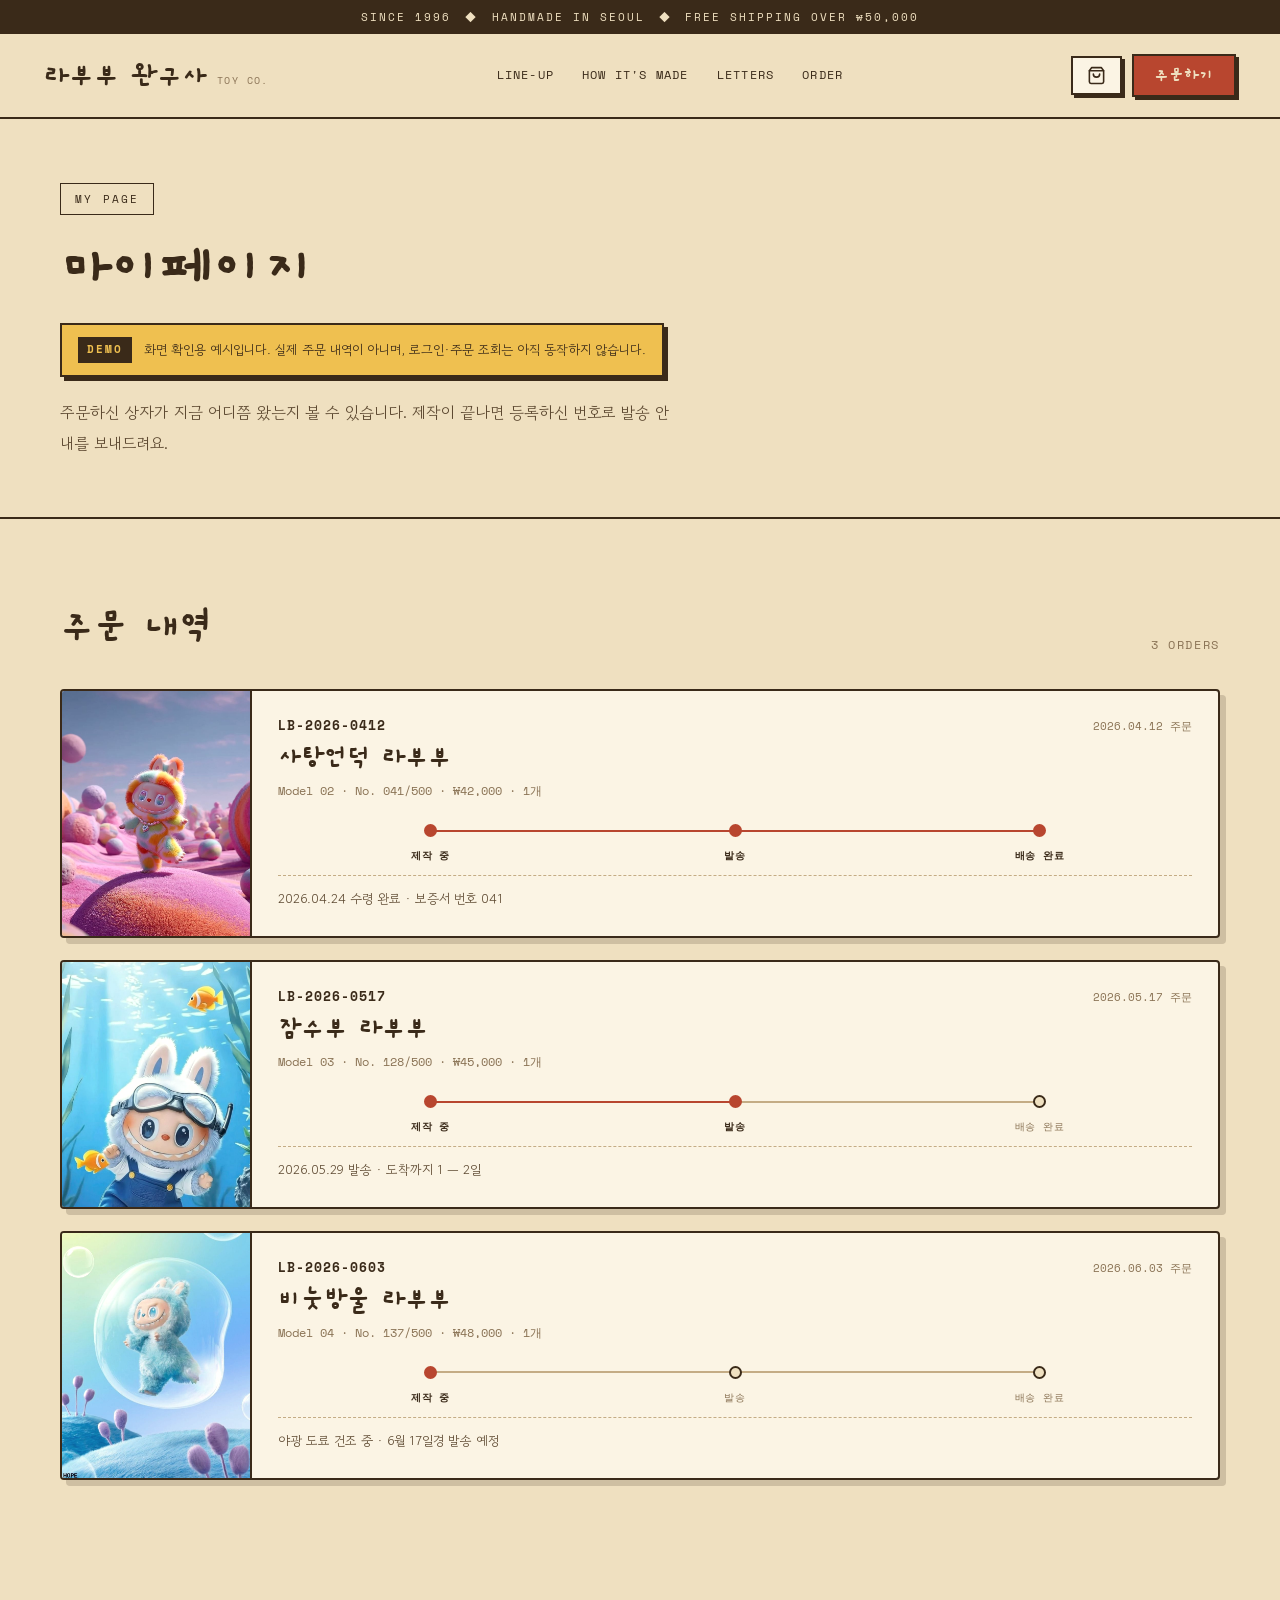
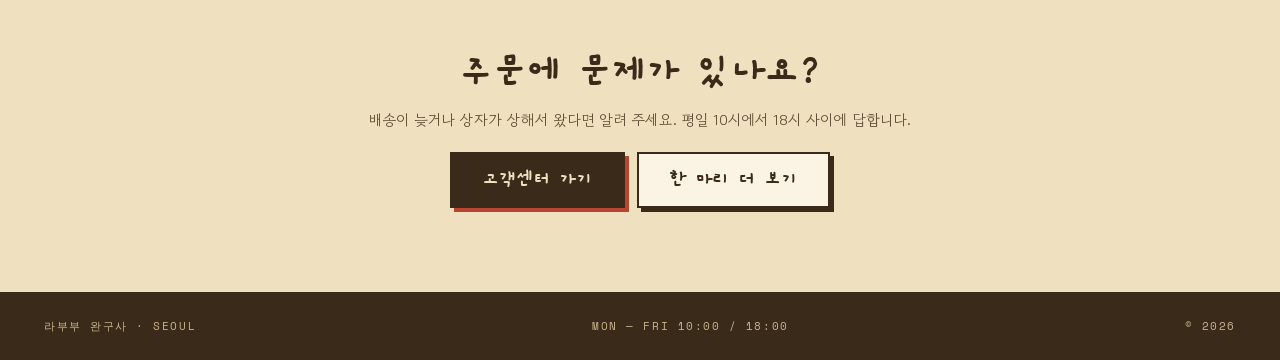
==== commit df95098a: "장바구니 추가: 옵션 모달 + 슬라이드 패널 + Supabase 동기화" ====
--- a/account.html
+++ b/account.html
@@ -13,6 +13,8 @@
 <link rel="preconnect" href="https://fonts.gstatic.com" crossorigin>
 <link href="https://fonts.googleapis.com/css2?family=Gaegu:wght@400;700&family=Gowun+Dodum&family=Space+Mono:wght@400;700&family=Courier+Prime:wght@400;700&display=swap" rel="stylesheet">
 <link rel="stylesheet" href="styles.css">
+<!-- JS가 살아 있을 때만 장바구니 버튼을 드러낸다 (styles.css의 .cart-btn 참고) -->
+<script>document.documentElement.classList.add('js');</script>
 </head>
 <body>
 
@@ -39,7 +41,22 @@
       <a href="index.html#letters">Letters</a>
       <a href="index.html#order">Order</a>
     </div>
-    <a class="btn btn--stamp nav__cta" href="index.html#order">주문하기</a>
+    <div class="nav__actions">
+      <!-- ── 장바구니 버튼 ─── 세 페이지 모두 동일하게 유지 ── -->
+      <button class="cart-btn" type="button" data-cart-open aria-haspopup="dialog" aria-label="장바구니 열기 (비어 있음)">
+        <span class="cart-btn__icon" aria-hidden="true">
+          <!-- lucide: shopping-bag -->
+          <svg viewBox="0 0 24 24" fill="none" stroke="currentColor" stroke-width="2"
+               stroke-linecap="round" stroke-linejoin="round">
+            <path d="M6 2 3 6v14a2 2 0 0 0 2 2h14a2 2 0 0 0 2-2V6l-3-4Z"></path>
+            <path d="M3 6h18"></path>
+            <path d="M16 10a4 4 0 0 1-8 0"></path>
+          </svg>
+        </span>
+        <span class="cart-btn__count" data-cart-count hidden>0</span>
+      </button>
+      <a class="btn btn--stamp nav__cta" href="index.html#order">주문하기</a>
+    </div>
   </nav>
 
   <!-- ── Page head ────────────────────────────────────────── -->
@@ -162,5 +179,7 @@
   </footer>
 
 </div>
+<script src="supabase-config.js"></script>
+<script src="cart.js"></script>
 </body>
 </html>
--- a/styles.css
+++ b/styles.css
@@ -113,6 +113,8 @@
 }
 .nav__links a { color: var(--ink); padding-bottom: 2px; border-bottom: 1.5px solid transparent; }
 .nav__links a:hover { color: var(--ink); border-bottom-color: var(--stamp); }
+
+.nav__actions { display: flex; align-items: center; gap: 10px; }
 
 /* ── Buttons ──────────────────────────────────────────────── */
 
@@ -675,6 +677,308 @@
 .orders__empty-title { font-family: var(--head); font-weight: 700; font-size: 28px; }
 .orders__empty-desc { font-size: 14px; color: var(--text-mid); margin-bottom: 8px; }
 
+/* ── Nav cart button ──────────────────────────────────────────
+   JS 없이는 열 수 없는 버튼이라 기본은 숨기고, <head>에서 붙는
+   .js 클래스가 있을 때만 드러낸다. 죽은 버튼을 보여주지 않기 위해서다. */
+
+.cart-btn { display: none; }
+
+.js .cart-btn {
+  position: relative;
+  display: inline-flex; align-items: center; gap: 8px;
+  padding: 8px 14px;
+  background: var(--card); color: var(--ink);
+  border: var(--bw) solid var(--ink);
+  box-shadow: 3px 3px 0 var(--ink);
+  font-family: var(--mono); font-size: 11px; letter-spacing: 0.14em;
+  cursor: pointer;
+  transition: transform 0.12s ease, box-shadow 0.12s ease;
+}
+.cart-btn:hover { transform: translate(1px, 1px); box-shadow: 2px 2px 0 var(--ink); }
+.cart-btn svg { display: block; width: 19px; height: 19px; }
+
+.cart-btn__count {
+  min-width: 21px; padding: 2px 5px;
+  background: var(--stamp); color: var(--paper);
+  border-radius: 999px;
+  font-family: var(--mono); font-size: 11px; font-weight: 700;
+  line-height: 1.4; text-align: center;
+}
+.cart-btn__count[hidden] { display: none; }
+
+/* ── Option modal (주문서) ───────────────────────────────────── */
+
+.opt, .cart {
+  padding: 0; border: 0; background: transparent;
+  color: var(--ink);
+  max-width: none; max-height: none;
+}
+.opt::backdrop, .cart::backdrop { background: rgba(58, 42, 25, 0.55); }
+
+.opt {
+  width: min(560px, calc(100% - 2 * var(--gutter)));
+  margin: auto;
+}
+.opt__box {
+  display: flex; flex-direction: column; gap: 20px;
+  max-height: min(86vh, 780px); overflow-y: auto;
+  padding: 26px 26px 24px;
+  background: var(--card);
+  border: var(--bw) solid var(--ink); border-radius: var(--radius);
+  box-shadow: var(--sh) var(--sh) 0 var(--ink);
+  transform: translateY(10px);
+  opacity: 0;
+  transition: transform 0.2s ease, opacity 0.2s ease;
+}
+.opt.is-open .opt__box { transform: none; opacity: 1; }
+
+.opt__head { display: flex; align-items: flex-start; justify-content: space-between; gap: 16px; }
+.opt__titles { display: flex; flex-direction: column; gap: 6px; }
+.opt__label {
+  font-family: var(--mono); font-size: 11px;
+  letter-spacing: 0.2em; text-transform: uppercase; color: var(--text-soft);
+}
+.opt__title { font-family: var(--head); font-weight: 700; font-size: 32px; line-height: 1; }
+
+.opt__x, .cart__x {
+  flex: 0 0 auto;
+  width: 36px; height: 36px;
+  display: grid; place-items: center;
+  background: var(--paper); color: var(--ink);
+  border: var(--bw) solid var(--ink);
+  font-family: var(--mono); font-size: 20px; line-height: 1;
+  cursor: pointer;
+}
+.opt__x:hover, .cart__x:hover { background: var(--accent); }
+
+.opt__field { margin: 0; padding: 0; border: 0; }
+.opt__legend {
+  display: flex; align-items: baseline; justify-content: space-between;
+  gap: 12px; width: 100%; padding: 0 0 12px;
+  font-family: var(--mono); font-size: 11px;
+  letter-spacing: 0.16em; text-transform: uppercase; color: var(--text-soft);
+}
+.opt__count { font-weight: 700; color: var(--stamp); }
+.opt__count.is-done { color: var(--text-soft); }
+.opt__hint { padding-top: 10px; font-size: 13px; line-height: 1.7; color: var(--text-mid); }
+
+/* 모델 고르기 — 진짜 체크박스를 숨기고 카드를 라벨로 쓴다.
+   키보드 조작과 스크린리더 읽기가 브라우저 기본으로 따라온다. */
+.picker { display: grid; grid-template-columns: repeat(4, 1fr); gap: 10px; }
+
+.picker__item {
+  display: flex; flex-direction: column; gap: 4px;
+  padding: 8px;
+  background: var(--paper);
+  border: var(--bw) solid var(--ink); border-radius: var(--radius);
+  cursor: pointer;
+  transition: background 0.12s ease;
+}
+.picker__item:hover { background: var(--card); }
+.picker__input { position: absolute; opacity: 0; width: 0; height: 0; }
+.picker__input:focus-visible ~ .picker__media { outline: 3px solid var(--stamp); outline-offset: 2px; }
+
+.picker__media { position: relative; overflow: hidden; border: 1.5px solid var(--ink); }
+.picker__media img { width: 100%; height: 78px; object-fit: cover; filter: var(--img-filter); }
+
+.picker__check {
+  position: absolute; inset: 0;
+  display: grid; place-items: center;
+  background: rgba(184, 70, 47, 0.82); color: var(--paper);
+  font-family: var(--head); font-weight: 700; font-size: 34px; line-height: 1;
+  opacity: 0;
+  transition: opacity 0.12s ease;
+}
+.picker__input:checked ~ .picker__media .picker__check { opacity: 1; }
+
+.picker__tag { font-family: var(--mono); font-size: 9px; letter-spacing: 0.1em; color: var(--text-soft); }
+.picker__name { font-family: var(--head); font-weight: 700; font-size: 15px; line-height: 1.15; }
+
+/* 정원이 찬 뒤의 나머지 칸 */
+.picker__input:disabled:not(:checked) ~ .picker__media { opacity: 0.4; }
+.picker__input:disabled:not(:checked) ~ .picker__name,
+.picker__input:disabled:not(:checked) ~ .picker__tag { opacity: 0.5; }
+.picker__item:has(.picker__input:disabled:not(:checked)) { cursor: default; }
+
+.opt__row {
+  display: flex; align-items: center; justify-content: space-between;
+  gap: 16px; flex-wrap: wrap;
+  padding-top: 16px; border-top: 1.5px var(--rule-style) var(--rule);
+}
+.opt__rowlabel {
+  display: block;
+  font-family: var(--mono); font-size: 11px;
+  letter-spacing: 0.16em; text-transform: uppercase; color: var(--text-soft);
+}
+
+.stepper { display: flex; align-items: center; border: var(--bw) solid var(--ink); background: var(--paper); }
+.stepper__btn {
+  width: 38px; height: 38px;
+  display: grid; place-items: center;
+  background: transparent; color: var(--ink); border: 0;
+  font-family: var(--mono); font-size: 18px; line-height: 1;
+  cursor: pointer;
+}
+.stepper__btn:hover:not(:disabled) { background: var(--accent); }
+.stepper__btn:disabled { opacity: 0.35; cursor: default; }
+.stepper__value {
+  min-width: 44px; text-align: center;
+  font-family: var(--mono); font-size: 14px; font-weight: 700;
+  border-inline: var(--bw) solid var(--ink);
+  line-height: 38px;
+}
+.stepper--sm .stepper__btn { width: 30px; height: 30px; font-size: 15px; }
+.stepper--sm .stepper__value { min-width: 34px; line-height: 30px; font-size: 12px; }
+
+.opt__check {
+  display: flex; align-items: flex-start; gap: 12px;
+  padding: 14px 16px;
+  background: var(--paper);
+  border: 1.5px var(--rule-style) var(--rule); border-radius: var(--radius);
+  cursor: pointer;
+}
+.opt__check input { flex: 0 0 auto; width: 18px; height: 18px; margin-top: 2px; accent-color: var(--stamp); }
+.opt__checktext { display: flex; flex-direction: column; gap: 4px; }
+.opt__checkname { font-family: var(--head); font-weight: 700; font-size: 19px; line-height: 1; }
+.opt__checkdesc { font-size: 12px; line-height: 1.6; color: var(--text-mid); }
+
+.opt__note { display: flex; flex-direction: column; gap: 8px; }
+.opt__textarea {
+  width: 100%;
+  padding: 12px 14px;
+  background: var(--paper); color: var(--ink);
+  border: var(--bw) solid var(--ink); border-radius: var(--radius);
+  font-family: var(--body); font-size: 14px; line-height: 1.7;
+  resize: vertical;
+}
+.opt__textarea::placeholder { color: var(--text-soft); }
+.opt__left { align-self: flex-end; font-family: var(--mono); font-size: 10px; color: var(--text-soft); }
+
+.opt__foot {
+  display: flex; flex-direction: column; gap: 12px;
+  padding-top: 18px; border-top: var(--bw) solid var(--ink);
+}
+.opt__sum, .cart__sum { display: flex; align-items: baseline; justify-content: space-between; gap: 16px; }
+.opt__sumlabel, .cart__sumlabel {
+  font-family: var(--mono); font-size: 11px;
+  letter-spacing: 0.2em; text-transform: uppercase; color: var(--text-soft);
+}
+.opt__sumvalue, .cart__sumvalue { font-family: var(--head); font-weight: 700; font-size: 34px; line-height: 1; }
+
+.opt__submit, .cart__go {
+  width: 100%; padding: 14px;
+  background: var(--stamp); color: var(--paper);
+  border: var(--bw) solid var(--ink);
+  box-shadow: 4px 4px 0 var(--ink);
+  font-family: var(--head); font-weight: 700; font-size: 21px;
+  cursor: pointer;
+  transition: transform 0.12s ease, box-shadow 0.12s ease;
+}
+.opt__submit:hover:not(:disabled), .cart__go:hover:not(:disabled) {
+  transform: translate(2px, 2px); box-shadow: 2px 2px 0 var(--ink);
+}
+.opt__submit:disabled {
+  background: var(--rule); color: var(--card);
+  box-shadow: 4px 4px 0 rgba(58, 42, 25, 0.25);
+  cursor: default;
+}
+.opt__warn { font-family: var(--mono); font-size: 11px; line-height: 1.6; color: var(--stamp); text-align: center; }
+.opt__warn:empty { display: none; }
+
+/* ── Cart panel (오른쪽에서 밀려 나오는 서랍) ────────────────── */
+
+.cart {
+  width: min(420px, 100%);
+  height: 100%; max-height: 100%;
+  margin: 0 0 0 auto;                   /* 오른쪽 끝에 붙인다 */
+  display: flex; flex-direction: column;
+  background: var(--card);
+  border-left: var(--bw) solid var(--ink);
+  transform: translateX(100%);
+  transition: transform 0.22s ease;
+}
+.cart[open] { display: flex; }
+.cart.is-open { transform: none; }
+
+.cart__head {
+  display: flex; align-items: center; justify-content: space-between; gap: 16px;
+  padding: 20px 22px;
+  border-bottom: var(--bw) solid var(--ink);
+}
+.cart__title { font-family: var(--head); font-weight: 700; font-size: 30px; line-height: 1; }
+
+.cart__list {
+  flex: 1; overflow-y: auto;
+  display: flex; flex-direction: column;
+  padding: 0;
+}
+.cart__list[hidden] { display: none; }
+
+.cart__item {
+  display: flex; flex-direction: column; gap: 8px;
+  padding: 18px 22px;
+  border-bottom: 1.5px var(--rule-style) var(--rule);
+}
+.cart__itemtop { display: flex; align-items: baseline; justify-content: space-between; gap: 12px; }
+.cart__itemname { font-family: var(--head); font-weight: 700; font-size: 21px; line-height: 1.1; }
+.cart__itemprice { font-family: var(--mono); font-size: 13px; font-weight: 700; white-space: nowrap; }
+.cart__itemopt { font-size: 13px; line-height: 1.6; color: var(--text-mid); }
+.cart__itemextra { font-family: var(--mono); font-size: 11px; line-height: 1.6; color: var(--text-soft); }
+.cart__itemrow { display: flex; align-items: center; justify-content: space-between; gap: 12px; padding-top: 4px; }
+
+.cart__del {
+  background: transparent; border: 0; padding: 4px;
+  font-family: var(--mono); font-size: 11px; letter-spacing: 0.1em;
+  color: var(--text-soft); text-decoration: underline; cursor: pointer;
+}
+.cart__del:hover { color: var(--stamp); }
+
+.cart__empty {
+  flex: 1;
+  display: flex; flex-direction: column; align-items: center; justify-content: center;
+  gap: 8px; padding: 40px 26px; text-align: center;
+}
+.cart__empty[hidden] { display: none; }
+.cart__empty-title { font-family: var(--head); font-weight: 700; font-size: 26px; }
+.cart__empty-desc { font-size: 14px; line-height: 1.7; color: var(--text-mid); }
+
+.cart__foot {
+  display: flex; flex-direction: column; gap: 12px;
+  padding: 20px 22px;
+  border-top: var(--bw) solid var(--ink);
+  background: var(--paper);
+}
+.cart.is-empty .cart__go, .cart.is-empty .cart__clear { display: none; }
+
+.cart__notice {
+  font-family: var(--mono); font-size: 11px; line-height: 1.7;
+  color: var(--text-mid); text-wrap: pretty;
+}
+.cart__notice:empty { display: none; }
+
+.cart__clear {
+  align-self: center;
+  background: transparent; border: 0; padding: 2px 4px;
+  font-family: var(--mono); font-size: 11px; letter-spacing: 0.1em;
+  color: var(--text-soft); text-decoration: underline; cursor: pointer;
+}
+.cart__clear:hover { color: var(--stamp); }
+
+/* ── Toast ────────────────────────────────────────────────── */
+
+.toast {
+  position: fixed; left: 50%; bottom: 26px; z-index: 20;
+  transform: translate(-50%, 14px);
+  padding: 12px 22px;
+  background: var(--ink); color: var(--paper);
+  border: var(--bw) solid var(--ink);
+  box-shadow: 4px 4px 0 var(--stamp);
+  font-family: var(--head); font-weight: 700; font-size: 19px;
+  opacity: 0; pointer-events: none;
+  transition: opacity 0.18s ease, transform 0.18s ease;
+}
+.toast.is-on { opacity: 1; transform: translate(-50%, 0); }
+
 /* ── Footer ───────────────────────────────────────────────── */
 
 .footer {
@@ -731,6 +1035,13 @@
 
   .hero__stats { gap: 12px; }
   .footer { justify-content: center; text-align: center; gap: 10px; }
+
+  /* 모델 4칸이 한 줄에 들어가면 이미지가 40px 남짓으로 뭉개진다 */
+  .picker { grid-template-columns: repeat(2, 1fr); }
+  .picker__media img { height: 96px; }
+  .opt__box { padding: 20px 18px 18px; gap: 16px; }
+  .opt__title { font-size: 26px; }
+  .opt__sumvalue, .cart__sumvalue { font-size: 28px; }
 
   .helpdesk__card {
     grid-template-columns: 1fr; grid-template-rows: repeat(4, auto);
@@ -755,9 +1066,14 @@
   /* 흐르지 않고, 손으로 밀어서 보는 줄이 된다 */
   .scroller { overflow-x: auto; }
   .scroller__track { animation: none !important; }
+
+  /* 서랍과 모달은 미끄러지지 않고 그 자리에 나타난다 */
+  .cart { transform: none; }
+  .opt__box { transform: none; opacity: 1; }
+  .toast { transform: translate(-50%, 0); }
 }
 
 @media print {
-  .ticker, .nav__cta, .badge { display: none; }
+  .ticker, .nav__cta, .badge, .cart-btn { display: none; }
   .page { background: #fff; }
 }
